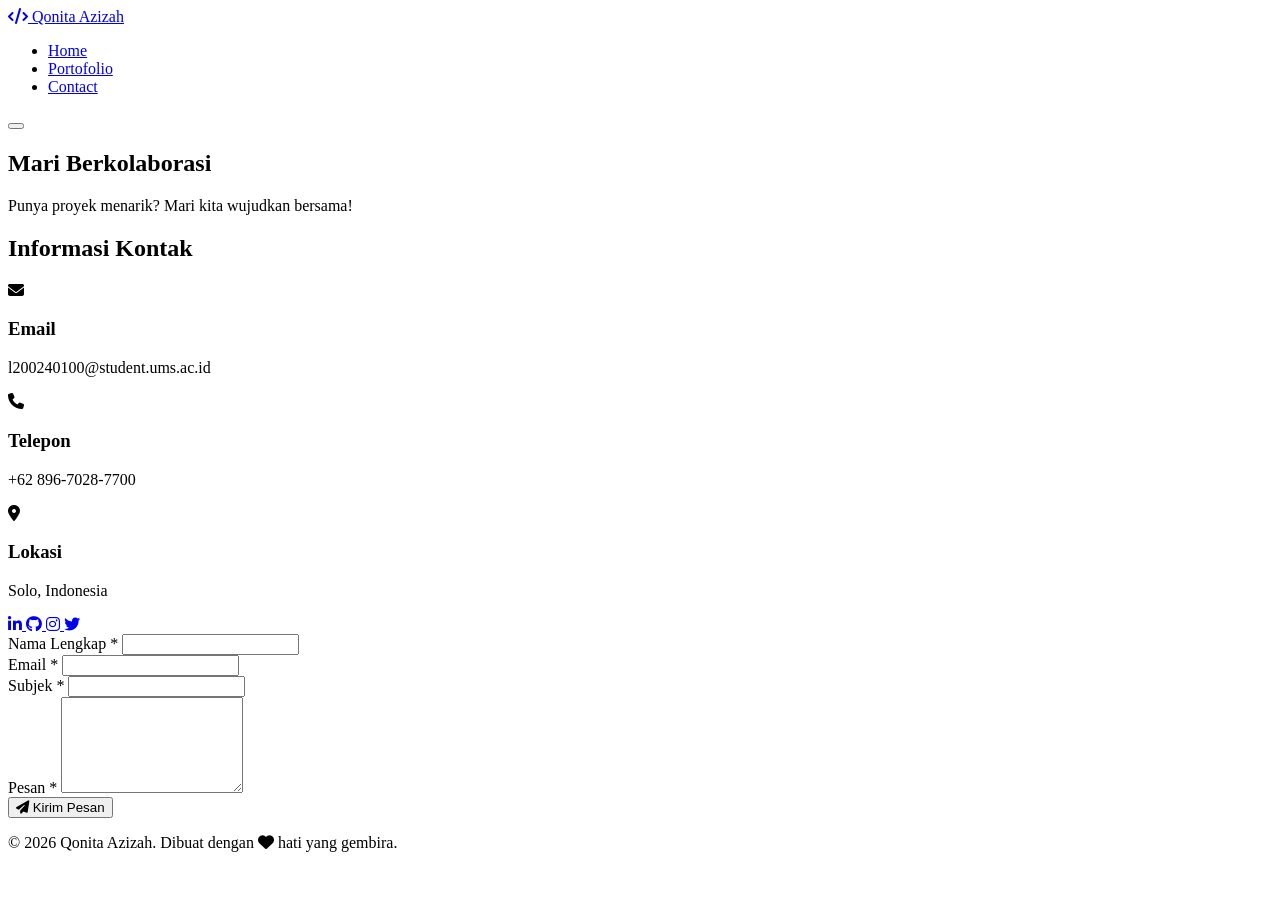
==== contact.html @ 4d8f8a54 "Add files via upload" ====
<!DOCTYPE html>
<html lang="id">
<head>
    <meta charset="UTF-8">
    <meta name="viewport" content="width=device-width, initial-scale=1.0">
    <meta name="description" content="Hubungi Qonita Azizah - Mahasiswa Informatika untuk kolaborasi proyek">
    <title>Kontak - Qonita Azizah</title>
    <link rel="icon" type="image/x-icon" href="aku.jpeg">
    <link rel="stylesheet" href="css/style.css">
    <link href="https://fonts.googleapis.com/css2?family=Poppins:wght@300;400;500;600;700&display=swap" rel="stylesheet">
    <link rel="stylesheet" href="https://cdnjs.cloudflare.com/ajax/libs/font-awesome/6.4.0/css/all.min.css">
</head>
<body>
    <header class="header">
        <nav class="nav" role="navigation" aria-label="Navigasi utama">
            <div class="nav-brand">
                <a href="index.html" aria-label="Halaman utama Qonita Azizah">
                    <i class="fas fa-code"></i> Qonita Azizah
                </a>
            </div>
            <ul class="nav-menu">
                <li><a href="index.html" class="nav-link">Home</a></li>
                <li><a href="portfolio.html" class="nav-link">Portofolio</a></li>
                <li><a href="contact.html" class="nav-link active">Contact</a></li>
            </ul>
            <button class="menu-toggle" aria-label="Toggle menu" aria-expanded="false">
                <span></span>
                <span></span>
                <span></span>
            </button>
        </nav>
    </header>

    <main>
        <section class="contact-hero">
            <div class="container">
                <h1 class="section-title">Mari Berkolaborasi</h1>
                <p class="section-subtitle">Punya proyek menarik? Mari kita wujudkan bersama!</p>
            </div>
        </section>

        <section class="contact">
            <div class="container">
                <div class="contact-content">
                    <div class="contact-info">
                        <h2>Informasi Kontak</h2>
                        <div class="contact-item">
                            <i class="fas fa-envelope"></i>
                            <div>
                                <h3>Email</h3>
                                <p>l200240100@student.ums.ac.id</p>
                            </div>
                        </div>
                        <div class="contact-item">
                            <i class="fas fa-phone"></i>
                            <div>
                                <h3>Telepon</h3>
                                <p>+62 896-7028-7700</p>
                            </div>
                        </div>
                        <div class="contact-item">
                            <i class="fas fa-map-marker-alt"></i>
                            <div>
                                <h3>Lokasi</h3>
                                <p>Solo, Indonesia</p>
                            </div>
                        </div>
                        <div class="social-links">

                        <!-- LinkedIn -->
                             <a href="https://linkedin.com/in/qonitaazizah" target="_blank" aria-label="LinkedIn">
                                <i class="fab fa-linkedin-in"></i>
                             </a>

                         <!-- GitHub -->
                            <a href="https://github.com/qonitaazizah" target="_blank" aria-label="GitHub">
                                 <i class="fab fa-github"></i>
                             </a>

                        <!-- Instagram -->
                             <a href="https://www.instagram.com/invites/contact/?utm_source=ig_contact_invite&utm_medium=copy_link&utm_content=mpvl9ub" target="_blank" aria-label="Instagram">
                                 <i class="fab fa-instagram"></i>
                             </a>

                            <a href="https://twitter.com/qonitaazizah" target="_blank" aria-label="Twitter">
                                 <i class="fab fa-twitter"></i>
                             </a>
                        </div>
                    </div>

                    <form class="contact-form" aria-label="Formulir kontak">
                        <div class="form-group">
                            <label for="name">Nama Lengkap *</label>
                            <input type="text" id="name" name="name" required aria-required="true">
                        </div>
                        <div class="form-group">
                            <label for="email">Email *</label>
                            <input type="email" id="email" name="email" required aria-required="true">
                        </div>
                        <div class="form-group">
                            <label for="subject">Subjek *</label>
                            <input type="text" id="subject" name="subject" required aria-required="true">
                        </div>
                        <div class="form-group">
                            <label for="message">Pesan *</label>
                            <textarea id="message" name="message" rows="6" required aria-required="true"></textarea>
                        </div>
                        <button type="submit" class="btn btn-primary">
                            <i class="fas fa-paper-plane"></i> Kirim Pesan
                        </button>
                    </form>
                </div>
            </div>
        </section>
    </main>

    <footer class="footer">
        <div class="container">
            <div class="footer-content">
                <p>&copy; 2026 Qonita Azizah. Dibuat dengan <i class="fas fa-heart"></i> hati yang gembira.</p>
            </div>
        </div>
    </footer>

    <script>
        // Mobile menu toggle
        const menuToggle = document.querySelector('.menu-toggle');
        const navMenu = document.querySelector('.nav-menu');
        
        menuToggle.addEventListener('click', () => {
            const expanded = menuToggle.getAttribute('aria-expanded') === 'true';
            menuToggle.setAttribute('aria-expanded', !expanded);
            navMenu.classList.toggle('active');
        });

        // Form submission (simulasi)
        document.querySelector('.contact-form').addEventListener('submit', (e) => {
            e.preventDefault();
            alert('Terima kasih! Pesan Anda telah dikirim. (Ini simulasi - form belum fungsional)');
        });
    </script>
</body>
</html>
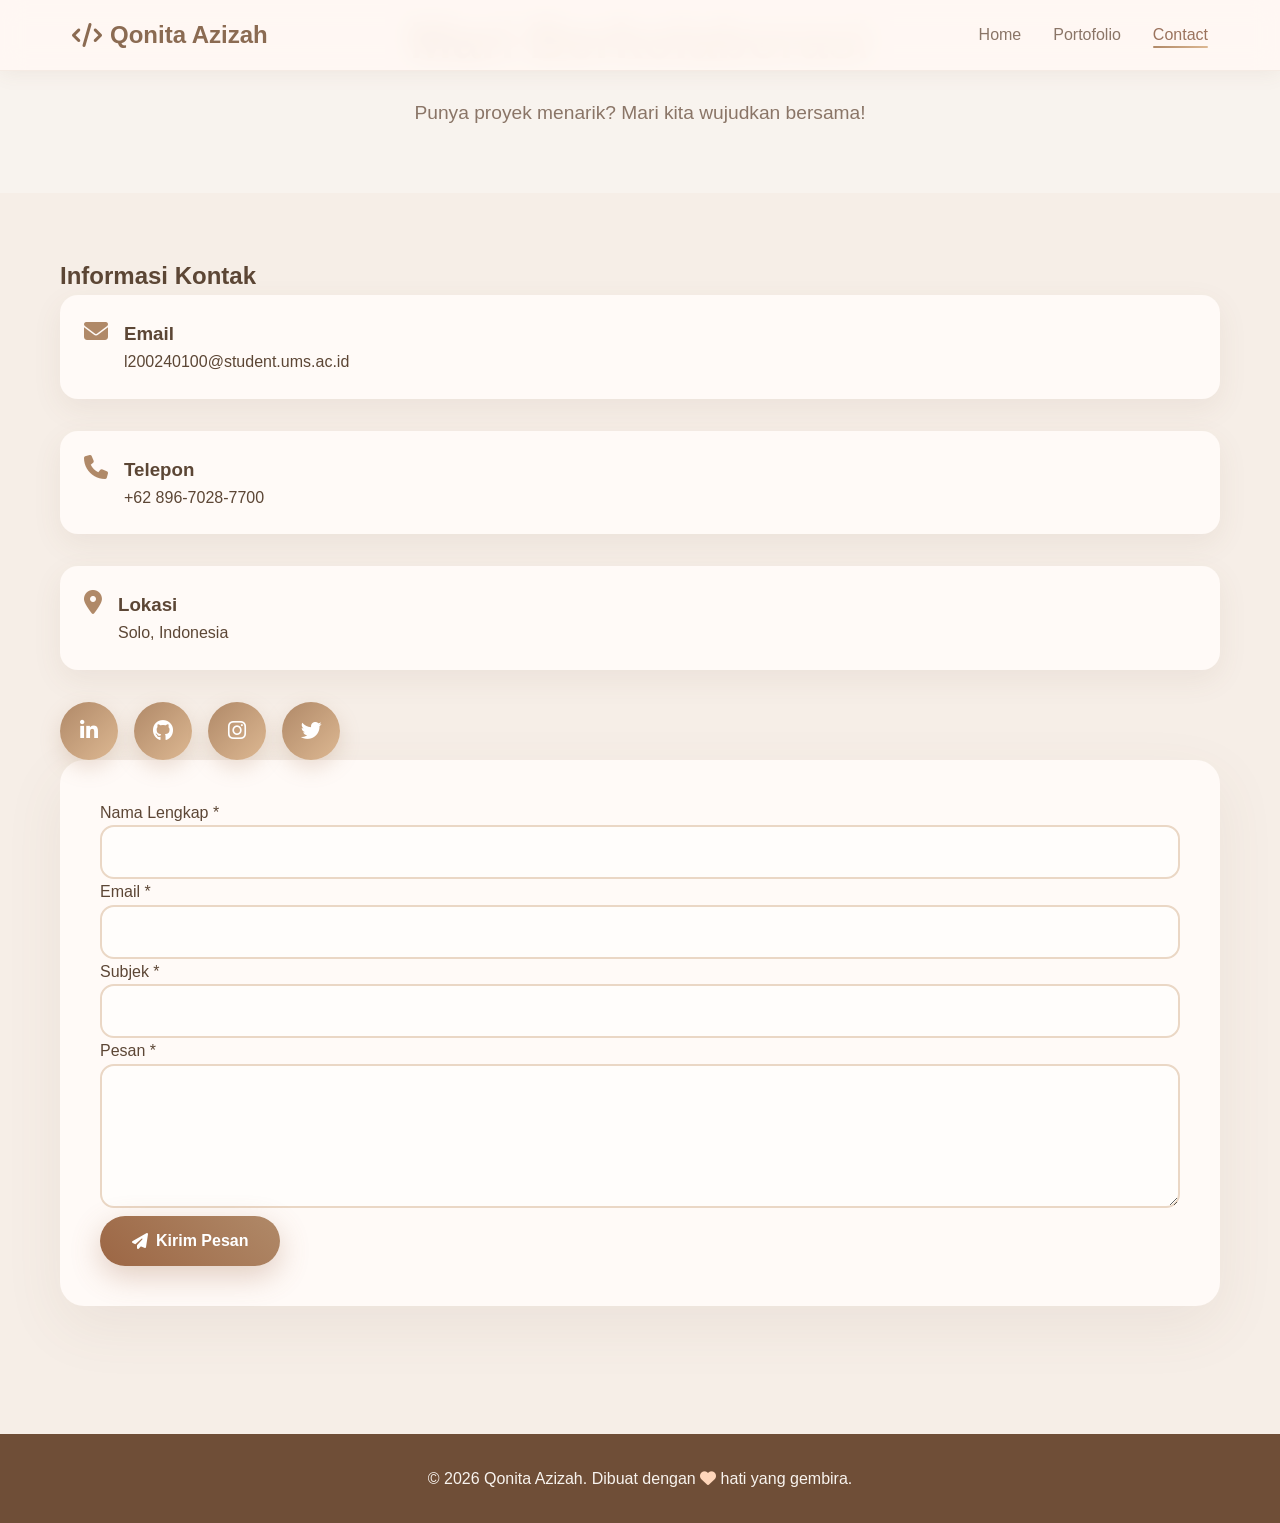
==== commit d458531a: "Update contact.html" ====
--- a/contact.html
+++ b/contact.html
@@ -6,7 +6,7 @@
     <meta name="description" content="Hubungi Qonita Azizah - Mahasiswa Informatika untuk kolaborasi proyek">
     <title>Kontak - Qonita Azizah</title>
     <link rel="icon" type="image/x-icon" href="aku.jpeg">
-    <link rel="stylesheet" href="css/style.css">
+    <link rel="stylesheet" href="style.css">
     <link href="https://fonts.googleapis.com/css2?family=Poppins:wght@300;400;500;600;700&display=swap" rel="stylesheet">
     <link rel="stylesheet" href="https://cdnjs.cloudflare.com/ajax/libs/font-awesome/6.4.0/css/all.min.css">
 </head>
@@ -140,4 +140,4 @@
         });
     </script>
 </body>
-</html>+</html>
--- a/style.css
+++ b/style.css
@@ -0,0 +1,523 @@
+/* Reset dan Base Styles */
+* {
+    margin: 0;
+    padding: 0;
+    box-sizing: border-box;
+}
+
+body {
+    font-family: 'Poppins', -apple-system, BlinkMacSystemFont, sans-serif;
+    line-height: 1.6;
+    color: #5c4635;
+    overflow-x: hidden;
+    background: #f8f3ee;
+}
+
+.container {
+    max-width: 1200px;
+    margin: 0 auto;
+    padding: 0 20px;
+}
+
+/* Header & Navigation */
+.header {
+    position: fixed;
+    top: 0;
+    width: 100%;
+    background: rgba(255, 248, 243, 0.92);
+    backdrop-filter: blur(12px);
+    z-index: 1000;
+    box-shadow: 0 2px 20px rgba(120, 90, 70, 0.08);
+    transition: all 0.3s ease;
+    border-bottom: 1px solid rgba(190, 160, 140, 0.15);
+}
+
+.nav {
+    display: flex;
+    justify-content: space-between;
+    align-items: center;
+    padding: 1rem 2rem;
+    max-width: 1200px;
+    margin: 0 auto;
+}
+
+.nav-brand {
+    font-size: 1.5rem;
+    font-weight: 700;
+    color: #8b6b52;
+}
+
+.nav-brand a {
+    text-decoration: none;
+    color: inherit;
+    display: flex;
+    align-items: center;
+    gap: 0.5rem;
+}
+
+.nav-menu {
+    display: flex;
+    list-style: none;
+    gap: 2rem;
+    align-items: center;
+}
+
+.nav-link {
+    text-decoration: none;
+    color: #8a7567;
+    font-weight: 500;
+    transition: all 0.3s ease;
+    position: relative;
+}
+
+.nav-link:hover,
+.nav-link.active {
+    color: #9b735d;
+}
+
+.nav-link.active::after {
+    content: '';
+    position: absolute;
+    bottom: -5px;
+    left: 0;
+    width: 100%;
+    height: 2px;
+    background: linear-gradient(90deg, #b08968, #ddb892);
+    border-radius: 10px;
+}
+
+.menu-toggle {
+    display: none;
+    flex-direction: column;
+    background: none;
+    border: none;
+    cursor: pointer;
+    padding: 0.5rem;
+}
+
+.menu-toggle span {
+    width: 25px;
+    height: 3px;
+    background: #7b5e4b;
+    margin: 3px 0;
+    transition: 0.3s;
+}
+
+/* Hero Section */
+.hero {
+    min-height: 100vh;
+    display: flex;
+    align-items: center;
+    padding-top: 80px;
+    background: linear-gradient(135deg, #d8c3b0 0%, #b08968 100%);
+    color: #fffaf7;
+}
+
+.hero-content {
+    display: grid;
+    grid-template-columns: 1fr 1fr;
+    gap: 4rem;
+    align-items: center;
+}
+
+.hero-title {
+    font-size: clamp(2.5rem, 5vw, 4rem);
+    font-weight: 700;
+    margin-bottom: 1.5rem;
+    line-height: 1.2;
+}
+
+.gradient-text {
+    background: linear-gradient(45deg, #fff8f3, #f3e3d3);
+    -webkit-background-clip: text;
+    -webkit-text-fill-color: transparent;
+    background-clip: text;
+}
+
+.hero-subtitle {
+    font-size: 1.2rem;
+    margin-bottom: 2rem;
+    opacity: 0.92;
+    font-weight: 300;
+}
+
+.hero-buttons {
+    display: flex;
+    gap: 1rem;
+    flex-wrap: wrap;
+}
+
+.btn {
+    display: inline-flex;
+    align-items: center;
+    gap: 0.5rem;
+    padding: 1rem 2rem;
+    border-radius: 50px;
+    text-decoration: none;
+    font-weight: 600;
+    transition: all 0.3s ease;
+    border: none;
+    cursor: pointer;
+    font-size: 1rem;
+}
+
+.btn-primary {
+    background: linear-gradient(45deg, #9c6644, #b08968);
+    color: white;
+    box-shadow: 0 10px 30px rgba(156, 102, 68, 0.3);
+}
+
+.btn-primary:hover {
+    transform: translateY(-3px);
+    box-shadow: 0 15px 40px rgba(156, 102, 68, 0.45);
+}
+
+.btn-secondary {
+    background: rgba(255, 255, 255, 0.08);
+    color: white;
+    border: 2px solid rgba(255, 255, 255, 0.3);
+    backdrop-filter: blur(5px);
+}
+
+.btn-secondary:hover {
+    background: white;
+    color: #9c6644;
+    border-color: white;
+}
+
+.profile-image {
+    position: relative;
+    animation: float 6s ease-in-out infinite;
+}
+
+.profile-image img {
+    width: 100%;
+    max-width: 400px;
+    border-radius: 50%;
+    border: 8px solid rgba(255, 255, 255, 0.2);
+    box-shadow: 0 20px 60px rgba(90, 60, 40, 0.3);
+}
+
+@keyframes float {
+    0%, 100% { transform: translateY(0px); }
+    50% { transform: translateY(-20px); }
+}
+
+/* Section Styles */
+.section-title {
+    font-size: clamp(2rem, 4vw, 3.5rem);
+    text-align: center;
+    margin-bottom: 1rem;
+    background: linear-gradient(45deg, #9c6644, #ddb892);
+    -webkit-background-clip: text;
+    -webkit-text-fill-color: transparent;
+    background-clip: text;
+}
+
+.section-subtitle {
+    text-align: center;
+    font-size: 1.2rem;
+    color: #8a7567;
+    margin-bottom: 4rem;
+}
+
+.about {
+    padding: 8rem 0;
+    background: #f6eee7;
+}
+
+.about-text p {
+    font-size: 1.15rem;
+    line-height: 1.9;
+    color: #6f5745;
+    margin-bottom: 2rem;
+}
+
+.skills h3 {
+    margin-bottom: 1.5rem;
+    color: #7b5e4b;
+}
+
+.skills-grid {
+    display: flex;
+    flex-wrap: wrap;
+    gap: 0.75rem;
+}
+
+.skill-tag {
+    background: #fffaf7;
+    padding: 0.5rem 1.25rem;
+    border-radius: 50px;
+    font-size: 0.9rem;
+    font-weight: 500;
+    box-shadow: 0 4px 15px rgba(120, 90, 70, 0.08);
+    transition: all 0.3s ease;
+    color: #7b5e4b;
+}
+
+.skill-tag:hover {
+    transform: translateY(-2px);
+    background: linear-gradient(45deg, #b08968, #ddb892);
+    color: white;
+    box-shadow: 0 8px 25px rgba(176, 137, 104, 0.3);
+}
+
+/* Portfolio */
+.portfolio-hero {
+    padding: 8rem 0 4rem;
+    background: linear-gradient(135deg, #f8f1ea 0%, #ead7c5 100%);
+    text-align: center;
+    color: #6b4f3d;
+}
+
+.portfolio {
+    padding: 4rem 0 8rem;
+    background: #fffaf7;
+}
+
+.portfolio-grid {
+    display: grid;
+    grid-template-columns: repeat(auto-fit, minmax(350px, 1fr));
+    gap: 2rem;
+}
+
+.portfolio-item {
+    position: relative;
+    border-radius: 20px;
+    overflow: hidden;
+    box-shadow: 0 20px 60px rgba(120, 90, 70, 0.12);
+    transition: all 0.4s ease;
+    background: white;
+}
+
+.portfolio-item:hover {
+    transform: translateY(-15px);
+    box-shadow: 0 30px 80px rgba(120, 90, 70, 0.2);
+}
+
+.portfolio-image {
+    position: relative;
+    height: 300px;
+    overflow: hidden;
+}
+
+.portfolio-image img {
+    width: 100%;
+    height: 100%;
+    object-fit: cover;
+    transition: transform 0.4s ease;
+}
+
+.portfolio-item:hover .portfolio-image img {
+    transform: scale(1.1);
+}
+
+.portfolio-overlay {
+    position: absolute;
+    top: 0;
+    left: 0;
+    right: 0;
+    bottom: 0;
+    background: linear-gradient(
+        45deg,
+        rgba(156, 102, 68, 0.95),
+        rgba(221, 184, 146, 0.95)
+    );
+    display: flex;
+    align-items: center;
+    justify-content: center;
+    opacity: 0;
+    transition: opacity 0.4s ease;
+}
+
+.portfolio-item:hover .portfolio-overlay {
+    opacity: 1;
+}
+
+.portfolio-info {
+    text-align: center;
+    color: white;
+    padding: 2rem;
+    max-width: 90%;
+}
+
+.portfolio-info h3 {
+    font-size: 1.5rem;
+    margin-bottom: 1rem;
+}
+
+.portfolio-info p {
+    margin-bottom: 2rem;
+    opacity: 0.9;
+}
+
+.portfolio-links {
+    display: flex;
+    gap: 1rem;
+    justify-content: center;
+    flex-wrap: wrap;
+}
+
+.btn-sm {
+    padding: 0.75rem 1.5rem;
+    font-size: 0.9rem;
+}
+/* Contact */
+.contact {
+    padding: 4rem 0 8rem;
+    background: #f6eee7;
+}
+
+.contact-item {
+    display: flex;
+    align-items: flex-start;
+    gap: 1rem;
+    margin-bottom: 2rem;
+    padding: 1.5rem;
+    background: #fffaf7;
+    border-radius: 18px;
+    box-shadow: 0 10px 30px rgba(120, 90, 70, 0.08);
+    transition: transform 0.3s ease;
+}
+
+.contact-item:hover {
+    transform: translateY(-5px);
+}
+
+.contact-item i {
+    font-size: 1.5rem;
+    color: #b08968;
+}
+
+/* Social Media */
+.social-links {
+    display: flex;
+    align-items: center;
+    gap: 1rem;
+    margin-top: 2rem;
+    flex-wrap: wrap;
+}
+
+.social-links a {
+    width: 58px;
+    height: 58px;
+    border-radius: 50%;
+    background: linear-gradient(135deg, #b08968, #ddb892);
+    display: flex;
+    align-items: center;
+    justify-content: center;
+    color: white;
+    font-size: 1.3rem;
+    text-decoration: none;
+    transition: all 0.3s ease;
+    box-shadow: 0 8px 20px rgba(176, 137, 104, 0.25);
+}
+
+.social-links a:hover {
+    transform: translateY(-5px) scale(1.08);
+    background: linear-gradient(135deg, #9c6644, #c89b7b);
+    box-shadow: 0 15px 30px rgba(156, 102, 68, 0.35);
+}
+
+.contact-form {
+    background: #fffaf7;
+    padding: 2.5rem;
+    border-radius: 24px;
+    box-shadow: 0 20px 60px rgba(120, 90, 70, 0.08);
+}
+
+.form-group input,
+.form-group textarea {
+    width: 100%;
+    padding: 1rem;
+    border: 2px solid #ead7c5;
+    border-radius: 14px;
+    background: #fffdfb;
+    font-family: inherit;
+    font-size: 1rem;
+    transition: all 0.3s ease;
+    color: #6f5745;
+}
+
+.form-group input:focus,
+.form-group textarea:focus {
+    outline: none;
+    border-color: #b08968;
+    box-shadow: 0 0 0 4px rgba(176, 137, 104, 0.12);
+}
+
+/* Footer */
+.footer {
+    background: #6f4e37;
+    color: #f8f3ee;
+    text-align: center;
+    padding: 2rem 0;
+}
+
+.footer i {
+    color: #ffd6ba;
+}
+
+/* Responsive */
+@media (max-width: 768px) {
+    .menu-toggle {
+        display: flex;
+    }
+
+    .nav-menu {
+        position: fixed;
+        left: -100%;
+        top: 70px;
+        flex-direction: column;
+        background-color: #fffaf7;
+        width: 100%;
+        text-align: center;
+        transition: 0.3s;
+        padding: 2rem 0;
+    }
+
+    .nav-menu.active {
+        left: 0;
+    }
+
+    .hero-content,
+    .about-content,
+    .contact-content {
+        grid-template-columns: 1fr;
+        text-align: center;
+    }
+
+    .hero-buttons {
+        justify-content: center;
+    }
+
+    .portfolio-grid {
+        grid-template-columns: 1fr;
+    }
+}
+
+@media (max-width: 480px) {
+    .nav {
+        padding: 1rem;
+    }
+
+    .hero-buttons {
+        flex-direction: column;
+        align-items: center;
+    }
+
+    .btn {
+        width: 100%;
+        max-width: 280px;
+        justify-content: center;
+    }
+
+    .contact-form {
+        padding: 1.5rem;
+    }
+}
+
+/* Smooth Scroll */
+html {
+    scroll-behavior: smooth;
+}
